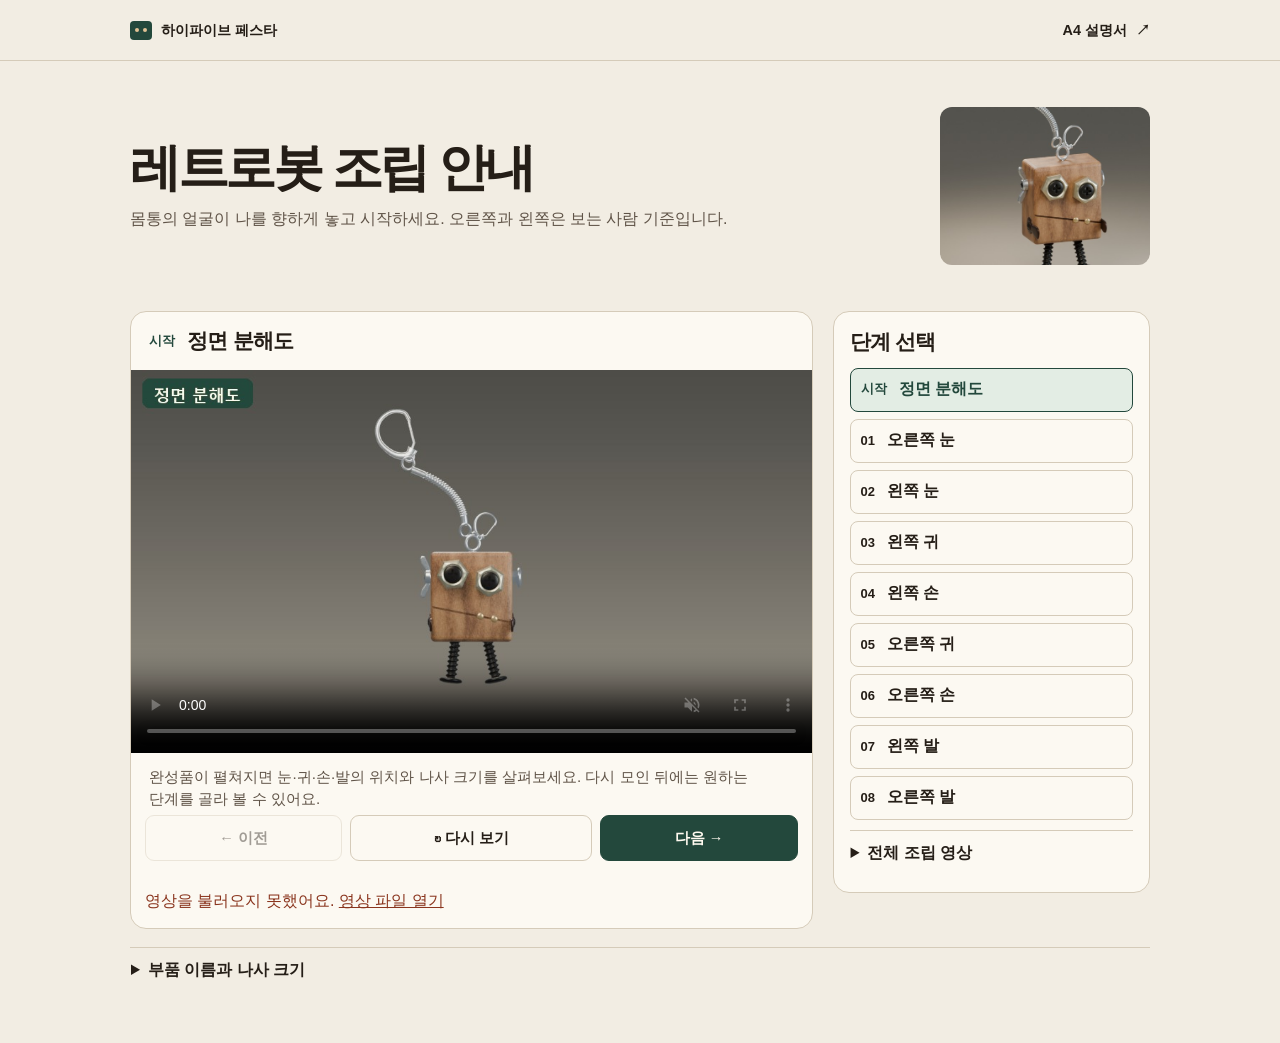
==== retrobot/index.html @ 6627b659 "Show both hands in an eight-step RetroBot assembly guide" ====
<!doctype html>
<html lang="ko">
<head>
  <meta charset="utf-8">
  <meta name="viewport" content="width=device-width, initial-scale=1">
  <meta name="description" content="하이파이브 페스타 레트로봇 조립 안내. 정면 분해도와 눈·귀·손·발 조립 여덟 단계를 골라 보세요.">
  <meta name="theme-color" content="#f2ede3">
  <title>레트로봇 조립 안내 | 하이파이브 페스타</title>
  <link rel="stylesheet" href="styles.css?v=8">
  <script src="script.js?v=8" defer></script>
</head>
<body>
  <header class="topbar">
    <div class="wrap topbar-inner">
      <a class="wordmark" href="./"><span class="mark" aria-hidden="true"><i></i><i></i></span> 하이파이브 페스타</a>
      <a class="print-link" href="media/guide-a4.pdf?v=8">A4 설명서 <span aria-hidden="true">↗</span></a>
    </div>
  </header>
  <main class="wrap">
    <section class="intro" aria-labelledby="guide-title">
      <div>
        <h1 id="guide-title">레트로봇 조립 안내</h1>
        <p>몸통의 얼굴이 나를 향하게 놓고 시작하세요. 오른쪽과 왼쪽은 보는 사람 기준입니다.</p>
      </div>
      <img src="media/cover.jpg" alt="눈, 귀, 손, 발까지 조립한 캄포 레트로봇" width="500" height="375" fetchpriority="low">
    </section>

    <div class="guide-grid">
      <section class="player" aria-labelledby="stage-heading">
        <div class="player-heading">
          <span class="counter" id="counter" aria-label="시작">시작</span>
          <h2 id="stage-heading">정면 분해도</h2>
        </div>
        <div class="viewport">
          <video id="stage-video" src="media/eight/overview.mp4" poster="media/eight/overview.jpg" controls playsinline muted preload="metadata" aria-label="정면 분해도 영상"></video>
        </div>
        <p id="instruction" class="instruction">완성품이 펼쳐지면 눈·귀·손·발의 위치와 나사 크기를 살펴보세요. 다시 모인 뒤에는 원하는 단계를 골라 볼 수 있어요.</p>
        <div class="controls" aria-label="영상 조작">
          <button id="previous" type="button" disabled><span aria-hidden="true">←</span> 이전</button>
          <button id="replay" type="button"><span aria-hidden="true">↻</span> 다시 보기</button>
          <button id="next" class="primary" type="button">다음 <span aria-hidden="true">→</span></button>
        </div>
        <p class="sr-only" id="status" role="status" aria-live="polite"></p>
        <p id="load-error" class="load-error" hidden>영상을 불러오지 못했어요. <a id="direct-video" href="media/eight/overview.mp4">영상 파일 열기</a></p>
      </section>

      <nav class="stages" aria-labelledby="stages-heading">
        <h2 id="stages-heading">단계 선택</h2>
        <ol>
          <li><a href="?stage=0" data-step="0" data-instruction="완성품이 펼쳐지면 눈·귀·손·발의 위치와 나사 크기를 살펴보세요. 다시 모인 뒤에는 원하는 단계를 골라 볼 수 있어요." aria-current="step"><b>시작</b><span>정면 분해도</span></a></li>
          <li><a href="?stage=1" data-step="1" data-instruction="오른쪽 눈 구멍에 육각 테두리를 놓고 중간 나사를 조여요."><b>01</b><span>오른쪽 눈</span></a></li>
          <li><a href="?stage=2" data-step="2" data-instruction="왼쪽에도 육각 테두리를 놓고 중간 나사를 조여요."><b>02</b><span>왼쪽 눈</span></a></li>
          <li><a href="?stage=3" data-step="3" data-instruction="날개너트의 가운데 구멍을 왼쪽 옆면에 맞추고 작은 나사를 조여요."><b>03</b><span>왼쪽 귀</span></a></li>
          <li><a href="?stage=4" data-step="4" data-instruction="같은 쪽 귀 아래에 손 부품의 둥근 구멍을 맞추고 작은 나사를 조여요."><b>04</b><span>왼쪽 손</span></a></li>
          <li><a href="?stage=5" data-step="5" data-instruction="반대쪽으로 돌려요. 둥근 테두리의 넓은 면을 밖으로 놓고 작은 나사를 조여요."><b>05</b><span>오른쪽 귀</span></a></li>
          <li><a href="?stage=6" data-step="6" data-instruction="오른쪽 귀 아래에도 손 부품의 구멍을 맞추고 작은 나사를 조여요."><b>06</b><span>오른쪽 손</span></a></li>
          <li><a href="?stage=7" data-step="7" data-instruction="밑면 왼쪽에 큰 나사를 조여요. 바깥에 남은 나사 머리가 발이 돼요."><b>07</b><span>왼쪽 발</span></a></li>
          <li><a href="?stage=8" data-step="8" data-instruction="밑면 오른쪽도 조인 뒤, 양발이 나온 길이를 공방 완성 샘플과 맞춰요."><b>08</b><span>오른쪽 발</span></a></li>
        </ol>
        <details id="full">
          <summary>전체 조립 영상</summary>
          <video id="full-video" data-src="media/assembly.mp4?v=8" poster="media/cover.jpg" controls playsinline muted preload="none" aria-label="레트로봇 전체 조립 영상"></video>
          <a class="download" href="media/assembly.mp4?v=8">전체 영상 파일 열기 ↗</a>
        </details>
      </nav>
    </div>

    <details class="parts">
      <summary>부품 이름과 나사 크기</summary>
      <p>중간 나사 2개는 육각 눈 테두리 2개에, 작은 나사 4개는 날개너트·둥근 귀 테두리·납작한 손 2개에 써요. 큰 나사 2개는 그대로 발이 돼요. 캄포 몸통 위에는 키링이 달려 있어요.</p>
      <a href="media/eight/parts.jpg"><img src="media/eight/parts.jpg" loading="lazy" width="960" height="540" alt="정면 분해도. 위쪽은 눈, 옆은 두 종류의 귀와 납작한 손, 아래쪽은 발이 되는 큰 나사입니다."></a>
    </details>
    <noscript>
      <p>단계별 영상 파일을 열 수 있습니다.</p>
      <ol>
        <li><a href="media/eight/overview.mp4">정면 분해도</a></li>
        <li><a href="media/eight/01.mp4">오른쪽 눈</a></li>
        <li><a href="media/eight/02.mp4">왼쪽 눈</a></li>
        <li><a href="media/eight/03.mp4">왼쪽 귀</a></li>
        <li><a href="media/eight/04.mp4">왼쪽 손</a></li>
        <li><a href="media/eight/05.mp4">오른쪽 귀</a></li>
        <li><a href="media/eight/06.mp4">오른쪽 손</a></li>
        <li><a href="media/eight/07.mp4">왼쪽 발</a></li>
        <li><a href="media/eight/08.mp4">오른쪽 발</a></li>
      </ol>
    </noscript>
  </main>
</body>
</html>
---- retrobot/styles.css ----
:root {
  color-scheme: light;
  --paper: #f2ede3;
  --surface: #fcf9f2;
  --ink: #251e17;
  --subtle: #605448;
  --rule: #d5cbb9;
  --green: #23483c;
  --accent: #e3ede4;
  font-family: "Pretendard", "Apple SD Gothic Neo", "Noto Sans KR", "Malgun Gothic", sans-serif;
  font-size: 16px;
}
* { box-sizing: border-box; }
body { margin: 0; background: var(--paper); color: var(--ink); }
a { color: inherit; }
button, summary { font: inherit; }
:focus-visible { outline: 3px solid #9a4c27; outline-offset: 3px; }
.wrap { max-width: 1112px; margin-inline: auto; padding-inline: clamp(16px, 4vw, 46px); }
.topbar { border-bottom: 1px solid var(--rule); }
.topbar-inner { min-height: 60px; display: flex; align-items: center; justify-content: space-between; gap: 14px; }
.wordmark, .print-link { display: inline-flex; align-items: center; min-height: 44px; gap: 9px; text-decoration: none; font-weight: 700; font-size: .9rem; }
.print-link:hover { text-decoration: underline; }
.mark { background: var(--green); border-radius: 4px; width: 22px; height: 19px; display: inline-flex; align-items: center; justify-content: center; gap: 4px; }
.mark i { background: #e1c295; border-radius: 50%; width: 4px; height: 4px; }
main { padding-block-end: 50px; }
.intro { display: flex; align-items: center; justify-content: space-between; gap: clamp(10px, 3vw, 36px); padding-block: clamp(18px, 4.5vw, 46px); }
.intro h1 { font-size: clamp(1.65rem, 5.7vw, 3.2rem); line-height: 1.13; letter-spacing: -.065em; margin: 0 0 10px; }
.intro p { font-size: clamp(.88rem, 2.25vw, 1rem); color: var(--subtle); line-height: 1.55; margin: 0; word-break: keep-all; }
.intro img { object-fit: cover; object-position: center; width: clamp(78px, 23vw, 210px); height: auto; aspect-ratio: 4 / 3; border-radius: 12px; }
.guide-grid { display: grid; grid-template-columns: minmax(0, 2.15fr) minmax(210px, 1fr); gap: 20px; }
.player { background: var(--surface); border: 1px solid var(--rule); border-radius: 16px; overflow: hidden; min-width: 0; scroll-margin-top: 12px; }
.player-heading { display: flex; align-items: center; gap: 12px; padding: 15px 18px; }
.counter { color: var(--green); font-variant-numeric: tabular-nums; font-weight: 800; font-size: .82rem; }
h2 { font-size: clamp(1.14rem, 3vw, 1.3rem); letter-spacing: -.035em; margin: 0; }
.viewport { background: #555047; aspect-ratio: 16 / 9; }
.viewport video { width: 100%; height: 100%; display: block; }
.instruction { min-height: 2.95rem; padding-inline: 18px; line-height: 1.45; font-size: .95rem; color: var(--subtle); margin: 14px 0 2px; word-break: keep-all; }
.controls { display: grid; grid-template-columns: 1fr 1.23fr 1fr; gap: 8px; padding: 0 14px 14px; }
.controls button { cursor: pointer; min-height: 46px; padding: 8px 6px; border-radius: 9px; border: 1px solid var(--rule); background: var(--surface); color: var(--ink); font-weight: 700; font-size: .91rem; }
.controls button:hover:enabled { background: var(--accent); }
.controls .primary:not(:disabled) { background: var(--green); color: #fffaf0; border-color: var(--green); }
.controls .primary:hover:enabled { background: #315b4d; }
.controls button:disabled { opacity: .42; cursor: default; }
.stages { border: 1px solid var(--rule); border-radius: 16px; background: var(--surface); padding: 16px; align-self: start; }
.stages ol { display: grid; gap: 7px; list-style: none; padding: 0; margin: 12px 0 0; }
.stages li a { min-height: 44px; display: flex; gap: 12px; align-items: center; text-decoration: none; padding: 7px 10px; border: 1px solid var(--rule); border-radius: 8px; font-weight: 700; }
.stages li a:hover, .stages li a[aria-current="step"] { border-color: var(--green); background: var(--accent); color: var(--green); }
.stages li b { font-variant-numeric: tabular-nums; font-size: .81rem; }
summary { cursor: pointer; padding: 12px 1px; font-weight: 700; min-height: 44px; }
#full { margin-top: 10px; border-top: 1px solid var(--rule); }
#full video { display: block; width: 100%; aspect-ratio: 16 / 9; object-fit: contain; background: #444238; border-radius: 8px; }
.download { display: inline-block; font-size: .85rem; margin-top: 10px; }
.parts { margin-top: 18px; border-top: 1px solid var(--rule); }
.parts p { color: var(--subtle); line-height: 1.6; margin: 0 0 12px; }
.parts img { display: block; max-width: min(100%, 650px); height: auto; border-radius: 13px; }
.load-error { margin-inline: 14px; color: #8a351e; }
.sr-only { position: absolute; width: 1px; height: 1px; overflow: hidden; clip-path: inset(50%); }
@media (max-width: 680px) {
  .topbar-inner { min-height: 50px; }
  .guide-grid { grid-template-columns: minmax(0, 1fr); gap: 12px; }
  .stages { padding: 12px; }
  .stages ol { grid-template-columns: repeat(2, minmax(0, 1fr)); }
  .stages li a { gap: 8px; font-size: .92rem; }
  .player-heading { padding: 12px 13px; }
  .instruction { padding-inline: 13px; }
}
@media (prefers-reduced-motion: reduce) {
  *, *::before, *::after { scroll-behavior: auto !important; }
}
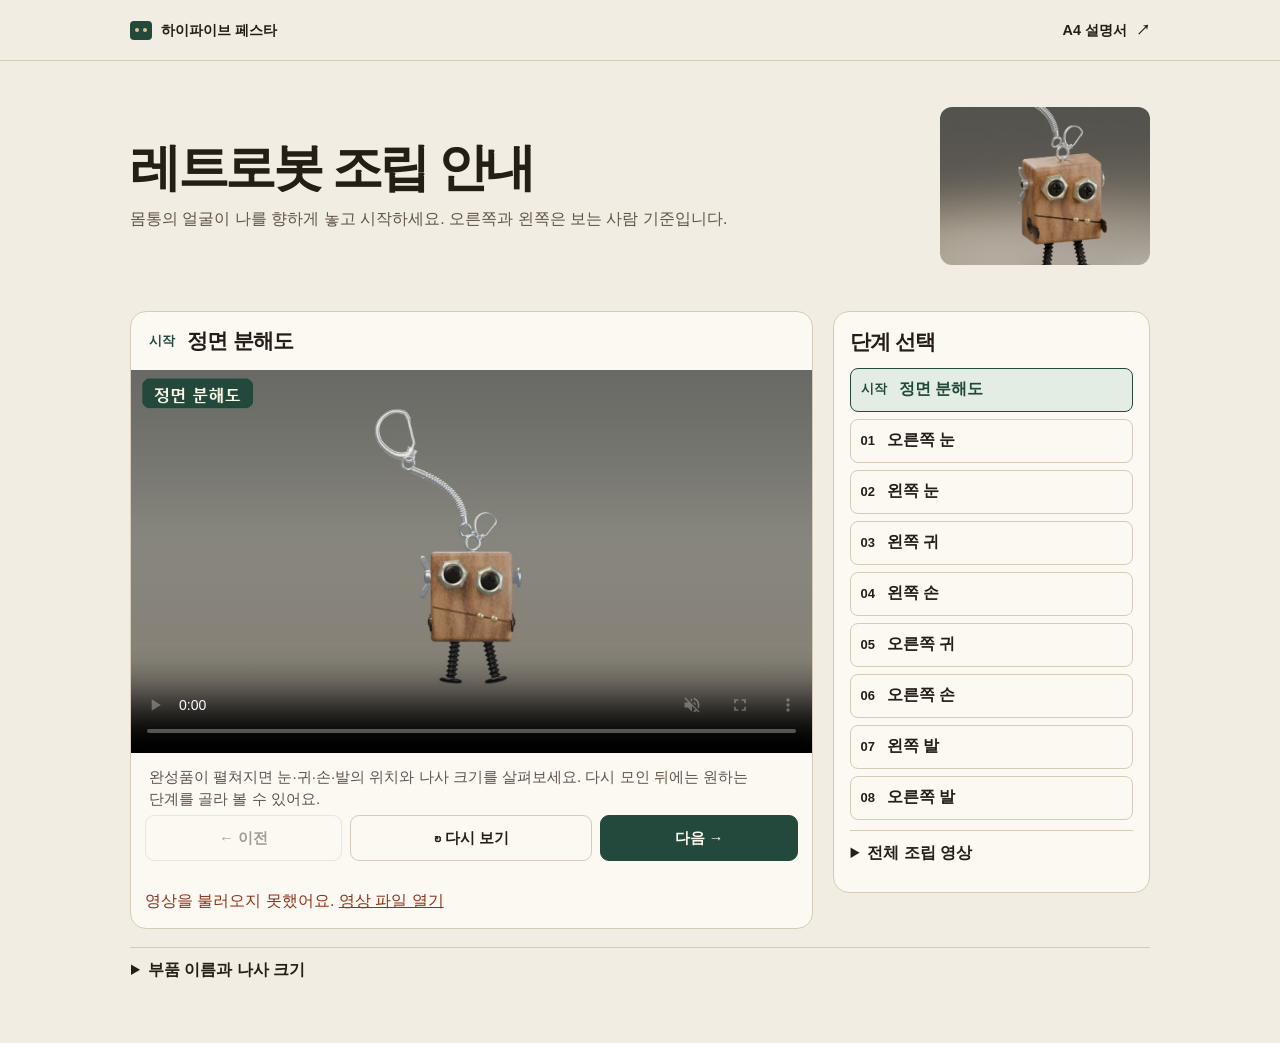
==== commit 51f189b7: "Brighten the top of the RetroBot exploded view" ====
--- a/retrobot/index.html
+++ b/retrobot/index.html
@@ -7,7 +7,7 @@
   <meta name="theme-color" content="#f2ede3">
   <title>레트로봇 조립 안내 | 하이파이브 페스타</title>
   <link rel="stylesheet" href="styles.css?v=8">
-  <script src="script.js?v=8" defer></script>
+  <script src="script.js?v=9" defer></script>
 </head>
 <body>
   <header class="topbar">
@@ -32,7 +32,7 @@
           <h2 id="stage-heading">정면 분해도</h2>
         </div>
         <div class="viewport">
-          <video id="stage-video" src="media/eight/overview.mp4" poster="media/eight/overview.jpg" controls playsinline muted preload="metadata" aria-label="정면 분해도 영상"></video>
+          <video id="stage-video" src="media/eight/overview.mp4?v=9" poster="media/eight/overview.jpg?v=9" controls playsinline muted preload="metadata" aria-label="정면 분해도 영상"></video>
         </div>
         <p id="instruction" class="instruction">완성품이 펼쳐지면 눈·귀·손·발의 위치와 나사 크기를 살펴보세요. 다시 모인 뒤에는 원하는 단계를 골라 볼 수 있어요.</p>
         <div class="controls" aria-label="영상 조작">
@@ -41,7 +41,7 @@
           <button id="next" class="primary" type="button">다음 <span aria-hidden="true">→</span></button>
         </div>
         <p class="sr-only" id="status" role="status" aria-live="polite"></p>
-        <p id="load-error" class="load-error" hidden>영상을 불러오지 못했어요. <a id="direct-video" href="media/eight/overview.mp4">영상 파일 열기</a></p>
+        <p id="load-error" class="load-error" hidden>영상을 불러오지 못했어요. <a id="direct-video" href="media/eight/overview.mp4?v=9">영상 파일 열기</a></p>
       </section>
 
       <nav class="stages" aria-labelledby="stages-heading">
@@ -59,8 +59,8 @@
         </ol>
         <details id="full">
           <summary>전체 조립 영상</summary>
-          <video id="full-video" data-src="media/assembly.mp4?v=8" poster="media/cover.jpg" controls playsinline muted preload="none" aria-label="레트로봇 전체 조립 영상"></video>
-          <a class="download" href="media/assembly.mp4?v=8">전체 영상 파일 열기 ↗</a>
+          <video id="full-video" data-src="media/assembly.mp4?v=9" poster="media/cover.jpg" controls playsinline muted preload="none" aria-label="레트로봇 전체 조립 영상"></video>
+          <a class="download" href="media/assembly.mp4?v=9">전체 영상 파일 열기 ↗</a>
         </details>
       </nav>
     </div>
@@ -68,12 +68,12 @@
     <details class="parts">
       <summary>부품 이름과 나사 크기</summary>
       <p>중간 나사 2개는 육각 눈 테두리 2개에, 작은 나사 4개는 날개너트·둥근 귀 테두리·납작한 손 2개에 써요. 큰 나사 2개는 그대로 발이 돼요. 캄포 몸통 위에는 키링이 달려 있어요.</p>
-      <a href="media/eight/parts.jpg"><img src="media/eight/parts.jpg" loading="lazy" width="960" height="540" alt="정면 분해도. 위쪽은 눈, 옆은 두 종류의 귀와 납작한 손, 아래쪽은 발이 되는 큰 나사입니다."></a>
+      <a href="media/eight/parts.jpg?v=9"><img src="media/eight/parts.jpg?v=9" loading="lazy" width="960" height="540" alt="정면 분해도. 위쪽은 눈, 옆은 두 종류의 귀와 납작한 손, 아래쪽은 발이 되는 큰 나사입니다."></a>
     </details>
     <noscript>
       <p>단계별 영상 파일을 열 수 있습니다.</p>
       <ol>
-        <li><a href="media/eight/overview.mp4">정면 분해도</a></li>
+        <li><a href="media/eight/overview.mp4?v=9">정면 분해도</a></li>
         <li><a href="media/eight/01.mp4">오른쪽 눈</a></li>
         <li><a href="media/eight/02.mp4">왼쪽 눈</a></li>
         <li><a href="media/eight/03.mp4">왼쪽 귀</a></li>
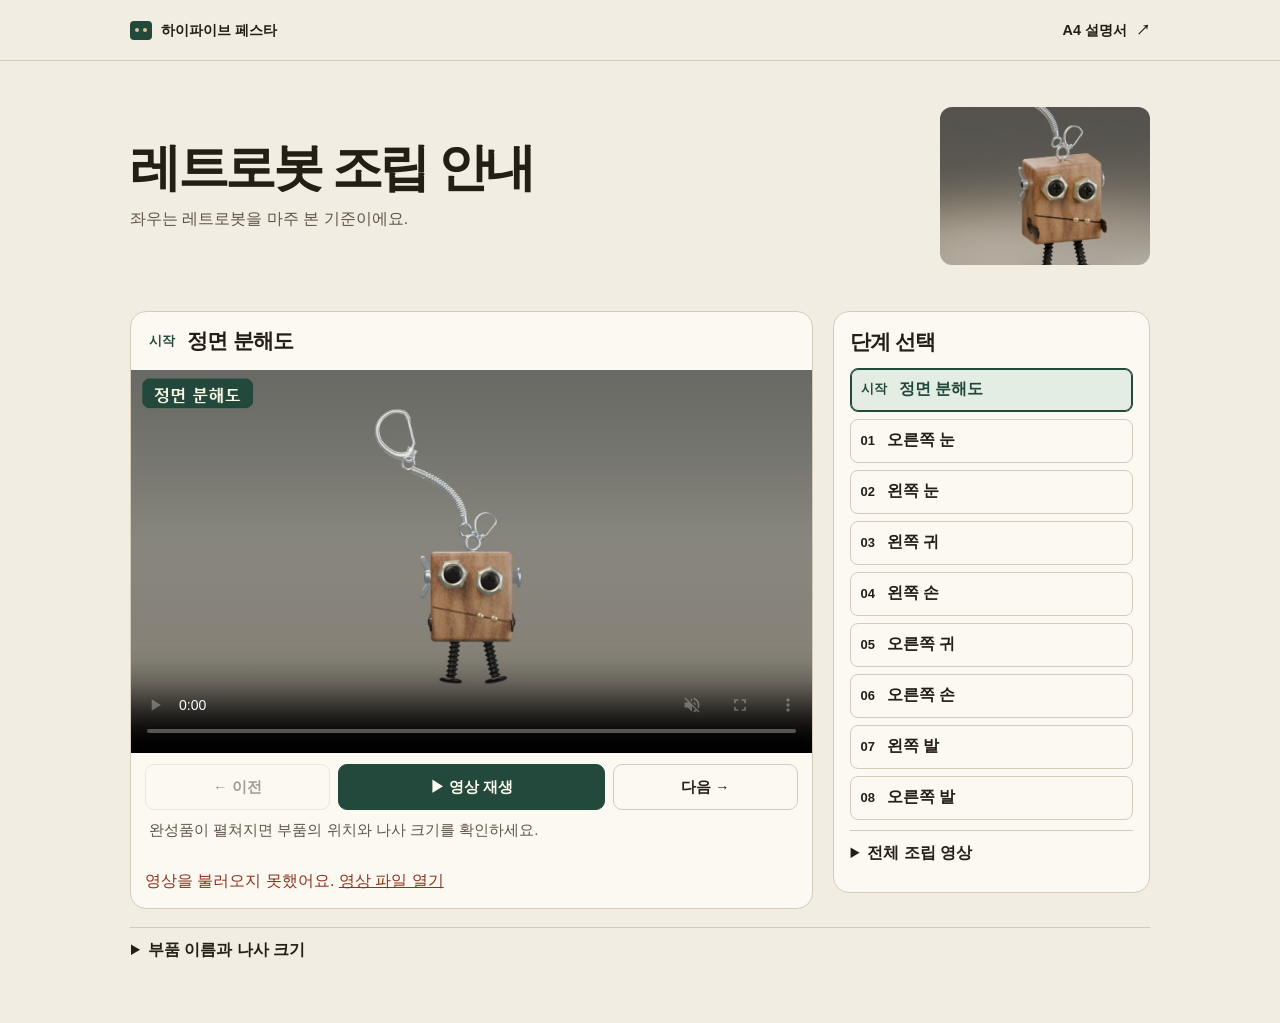
==== commit a22c3123: "Make the RetroBot guide easier to use on phones" ====
--- a/retrobot/index.html
+++ b/retrobot/index.html
@@ -6,8 +6,8 @@
   <meta name="description" content="하이파이브 페스타 레트로봇 조립 안내. 정면 분해도와 눈·귀·손·발 조립 여덟 단계를 골라 보세요.">
   <meta name="theme-color" content="#f2ede3">
   <title>레트로봇 조립 안내 | 하이파이브 페스타</title>
-  <link rel="stylesheet" href="styles.css?v=8">
-  <script src="script.js?v=9" defer></script>
+  <link rel="stylesheet" href="styles.css?v=10">
+  <script src="script.js?v=10" defer></script>
 </head>
 <body>
   <header class="topbar">
@@ -20,7 +20,7 @@
     <section class="intro" aria-labelledby="guide-title">
       <div>
         <h1 id="guide-title">레트로봇 조립 안내</h1>
-        <p>몸통의 얼굴이 나를 향하게 놓고 시작하세요. 오른쪽과 왼쪽은 보는 사람 기준입니다.</p>
+        <p>좌우는 레트로봇을 마주 본 기준이에요.</p>
       </div>
       <img src="media/cover.jpg" alt="눈, 귀, 손, 발까지 조립한 캄포 레트로봇" width="500" height="375" fetchpriority="low">
     </section>
@@ -30,24 +30,25 @@
         <div class="player-heading">
           <span class="counter" id="counter" aria-label="시작">시작</span>
           <h2 id="stage-heading">정면 분해도</h2>
+          <a class="stage-jump" href="#stages-heading">단계 선택 <span aria-hidden="true">↓</span></a>
         </div>
         <div class="viewport">
           <video id="stage-video" src="media/eight/overview.mp4?v=9" poster="media/eight/overview.jpg?v=9" controls playsinline muted preload="metadata" aria-label="정면 분해도 영상"></video>
         </div>
-        <p id="instruction" class="instruction">완성품이 펼쳐지면 눈·귀·손·발의 위치와 나사 크기를 살펴보세요. 다시 모인 뒤에는 원하는 단계를 골라 볼 수 있어요.</p>
-        <div class="controls" aria-label="영상 조작">
+        <div class="controls" role="group" aria-label="영상 조작">
           <button id="previous" type="button" disabled><span aria-hidden="true">←</span> 이전</button>
-          <button id="replay" type="button"><span aria-hidden="true">↻</span> 다시 보기</button>
-          <button id="next" class="primary" type="button">다음 <span aria-hidden="true">→</span></button>
+          <button id="replay" class="primary" type="button"><span id="replay-icon" aria-hidden="true">▶</span> <span id="replay-label">영상 재생</span></button>
+          <button id="next" type="button">다음 <span aria-hidden="true">→</span></button>
         </div>
+        <p id="instruction" class="instruction">완성품이 펼쳐지면 부품의 위치와 나사 크기를 확인하세요.</p>
         <p class="sr-only" id="status" role="status" aria-live="polite"></p>
         <p id="load-error" class="load-error" hidden>영상을 불러오지 못했어요. <a id="direct-video" href="media/eight/overview.mp4?v=9">영상 파일 열기</a></p>
       </section>
 
       <nav class="stages" aria-labelledby="stages-heading">
-        <h2 id="stages-heading">단계 선택</h2>
+        <h2 id="stages-heading" tabindex="-1">단계 선택</h2>
         <ol>
-          <li><a href="?stage=0" data-step="0" data-instruction="완성품이 펼쳐지면 눈·귀·손·발의 위치와 나사 크기를 살펴보세요. 다시 모인 뒤에는 원하는 단계를 골라 볼 수 있어요." aria-current="step"><b>시작</b><span>정면 분해도</span></a></li>
+          <li><a href="?stage=0" data-step="0" data-instruction="완성품이 펼쳐지면 부품의 위치와 나사 크기를 확인하세요." aria-current="step"><b>시작</b><span>정면 분해도</span></a></li>
           <li><a href="?stage=1" data-step="1" data-instruction="오른쪽 눈 구멍에 육각 테두리를 놓고 중간 나사를 조여요."><b>01</b><span>오른쪽 눈</span></a></li>
           <li><a href="?stage=2" data-step="2" data-instruction="왼쪽에도 육각 테두리를 놓고 중간 나사를 조여요."><b>02</b><span>왼쪽 눈</span></a></li>
           <li><a href="?stage=3" data-step="3" data-instruction="날개너트의 가운데 구멍을 왼쪽 옆면에 맞추고 작은 나사를 조여요."><b>03</b><span>왼쪽 귀</span></a></li>
--- a/retrobot/styles.css
+++ b/retrobot/styles.css
@@ -34,8 +34,8 @@
 h2 { font-size: clamp(1.14rem, 3vw, 1.3rem); letter-spacing: -.035em; margin: 0; }
 .viewport { background: #555047; aspect-ratio: 16 / 9; }
 .viewport video { width: 100%; height: 100%; display: block; }
-.instruction { min-height: 2.95rem; padding-inline: 18px; line-height: 1.45; font-size: .95rem; color: var(--subtle); margin: 14px 0 2px; word-break: keep-all; }
-.controls { display: grid; grid-template-columns: 1fr 1.23fr 1fr; gap: 8px; padding: 0 14px 14px; }
+.instruction { padding: 0 18px 13px; line-height: 1.5; font-size: .95rem; color: var(--subtle); margin: 0; word-break: keep-all; }
+.controls { display: grid; grid-template-columns: 1fr 1.45fr 1fr; gap: 8px; padding: 12px 14px 9px; }
 .controls button { cursor: pointer; min-height: 46px; padding: 8px 6px; border-radius: 9px; border: 1px solid var(--rule); background: var(--surface); color: var(--ink); font-weight: 700; font-size: .91rem; }
 .controls button:hover:enabled { background: var(--accent); }
 .controls .primary:not(:disabled) { background: var(--green); color: #fffaf0; border-color: var(--green); }
@@ -45,7 +45,9 @@
 .stages ol { display: grid; gap: 7px; list-style: none; padding: 0; margin: 12px 0 0; }
 .stages li a { min-height: 44px; display: flex; gap: 12px; align-items: center; text-decoration: none; padding: 7px 10px; border: 1px solid var(--rule); border-radius: 8px; font-weight: 700; }
 .stages li a:hover, .stages li a[aria-current="step"] { border-color: var(--green); background: var(--accent); color: var(--green); }
+.stages li a[aria-current="step"] { box-shadow: inset 0 0 0 1px var(--green); }
 .stages li b { font-variant-numeric: tabular-nums; font-size: .81rem; }
+.stage-jump { display: none; }
 summary { cursor: pointer; padding: 12px 1px; font-weight: 700; min-height: 44px; }
 #full { margin-top: 10px; border-top: 1px solid var(--rule); }
 #full video { display: block; width: 100%; aspect-ratio: 16 / 9; object-fit: contain; background: #444238; border-radius: 8px; }
@@ -56,13 +58,61 @@
 .load-error { margin-inline: 14px; color: #8a351e; }
 .sr-only { position: absolute; width: 1px; height: 1px; overflow: hidden; clip-path: inset(50%); }
 @media (max-width: 680px) {
-  .topbar-inner { min-height: 50px; }
-  .guide-grid { grid-template-columns: minmax(0, 1fr); gap: 12px; }
-  .stages { padding: 12px; }
-  .stages ol { grid-template-columns: repeat(2, minmax(0, 1fr)); }
-  .stages li a { gap: 8px; font-size: .92rem; }
-  .player-heading { padding: 12px 13px; }
-  .instruction { padding-inline: 13px; }
+  .wrap { padding-inline: 12px; }
+  .topbar-inner { min-height: 44px; }
+  .wordmark, .print-link { font-size: .82rem; gap: 6px; }
+  .intro { padding-block: 13px 12px; }
+  .intro h1 { font-size: clamp(1.5rem, 6.25vw, 1.9rem); margin-bottom: 4px; }
+  .intro p { font-size: .88rem; }
+  .intro img { display: none; }
+  .guide-grid { grid-template-columns: minmax(0, 1fr); gap: 10px; }
+  .player { border-radius: 12px; }
+  .player-heading { min-height: 47px; padding: 0 11px; gap: 8px; }
+  .player-heading h2 { font-size: 1.08rem; }
+  .stage-jump {
+    display: inline-flex;
+    align-items: center;
+    gap: 4px;
+    margin-inline-start: auto;
+    min-height: 44px;
+    padding-inline: 5px;
+    font-size: .82rem;
+    font-weight: 700;
+    color: var(--green);
+    white-space: nowrap;
+    text-underline-offset: 3px;
+  }
+  .controls { padding: 8px 9px; }
+  .controls button { min-height: 48px; }
+  .instruction { padding: 0 11px 10px; font-size: .91rem; }
+  .stages { padding: 10px; border-radius: 12px; }
+  .stages h2 { font-size: 1.08rem; }
+  .stages ol { grid-template-columns: repeat(3, minmax(0, 1fr)); gap: 7px; margin-top: 8px; }
+  .stages li a {
+    position: relative;
+    min-height: 52px;
+    flex-direction: column;
+    align-items: flex-start;
+    justify-content: center;
+    gap: 2px;
+    padding: 4px 7px;
+    font-size: .89rem;
+    line-height: 1.24;
+    word-break: keep-all;
+  }
+  .stages li b { font-size: .72rem; color: var(--subtle); }
+  .stages li a[aria-current="step"]::after {
+    content: "";
+    position: absolute;
+    inset-block-start: 7px;
+    inset-inline-end: 7px;
+    width: 7px;
+    height: 4px;
+    border-left: 2px solid;
+    border-bottom: 2px solid;
+    transform: rotate(-45deg);
+  }
+  .parts { margin-top: 10px; }
 }
 @media (prefers-reduced-motion: reduce) {
   *, *::before, *::after { scroll-behavior: auto !important; }
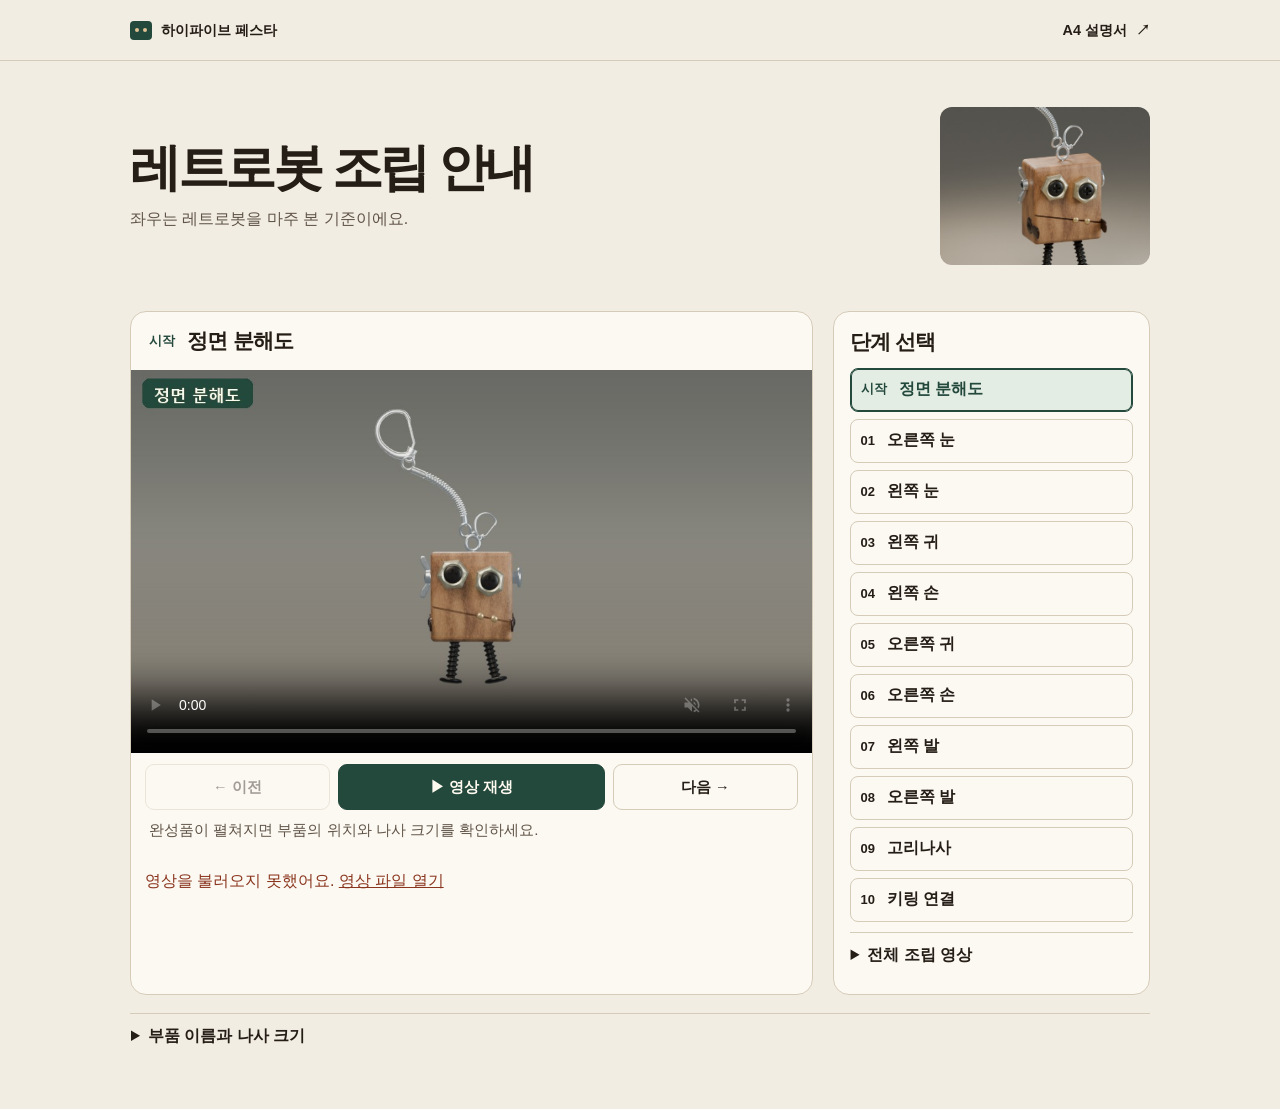
==== commit 926f5474: "Add screw eye and keyring attachment to the RetroBot guide" ====
--- a/retrobot/index.html
+++ b/retrobot/index.html
@@ -3,17 +3,17 @@
 <head>
   <meta charset="utf-8">
   <meta name="viewport" content="width=device-width, initial-scale=1">
-  <meta name="description" content="하이파이브 페스타 레트로봇 조립 안내. 정면 분해도와 눈·귀·손·발 조립 여덟 단계를 골라 보세요.">
+  <meta name="description" content="하이파이브 페스타 레트로봇 조립 안내. 정면 분해도와 키링 연결까지 열 단계를 골라 보세요.">
   <meta name="theme-color" content="#f2ede3">
   <title>레트로봇 조립 안내 | 하이파이브 페스타</title>
   <link rel="stylesheet" href="styles.css?v=10">
-  <script src="script.js?v=10" defer></script>
+  <script src="script.js?v=11" defer></script>
 </head>
 <body>
   <header class="topbar">
     <div class="wrap topbar-inner">
       <a class="wordmark" href="./"><span class="mark" aria-hidden="true"><i></i><i></i></span> 하이파이브 페스타</a>
-      <a class="print-link" href="media/guide-a4.pdf?v=8">A4 설명서 <span aria-hidden="true">↗</span></a>
+      <a class="print-link" href="media/guide-a4.pdf?v=11">A4 설명서 <span aria-hidden="true">↗</span></a>
     </div>
   </header>
   <main class="wrap">
@@ -57,18 +57,20 @@
           <li><a href="?stage=6" data-step="6" data-instruction="오른쪽 귀 아래에도 손 부품의 구멍을 맞추고 작은 나사를 조여요."><b>06</b><span>오른쪽 손</span></a></li>
           <li><a href="?stage=7" data-step="7" data-instruction="밑면 왼쪽에 큰 나사를 조여요. 바깥에 남은 나사 머리가 발이 돼요."><b>07</b><span>왼쪽 발</span></a></li>
           <li><a href="?stage=8" data-step="8" data-instruction="밑면 오른쪽도 조인 뒤, 양발이 나온 길이를 공방 완성 샘플과 맞춰요."><b>08</b><span>오른쪽 발</span></a></li>
+          <li><a href="?stage=9" data-step="9" data-instruction="윗면 구멍에 고리나사를 시계 방향으로 돌려 끼워요. 고리는 나무 위에 남겨요."><b>09</b><span>고리나사</span></a></li>
+          <li><a href="?stage=10" data-step="10" data-instruction="코일 키링의 아래쪽 연결 링을 고리나사에 걸어 돌려 끼워요. 연결을 확인해요."><b>10</b><span>키링 연결</span></a></li>
         </ol>
         <details id="full">
           <summary>전체 조립 영상</summary>
-          <video id="full-video" data-src="media/assembly.mp4?v=9" poster="media/cover.jpg" controls playsinline muted preload="none" aria-label="레트로봇 전체 조립 영상"></video>
-          <a class="download" href="media/assembly.mp4?v=9">전체 영상 파일 열기 ↗</a>
+          <video id="full-video" data-src="media/assembly.mp4?v=11" poster="media/cover.jpg" controls playsinline muted preload="none" aria-label="레트로봇 전체 조립 영상"></video>
+          <a class="download" href="media/assembly.mp4?v=11">전체 영상 파일 열기 ↗</a>
         </details>
       </nav>
     </div>
 
     <details class="parts">
       <summary>부품 이름과 나사 크기</summary>
-      <p>중간 나사 2개는 육각 눈 테두리 2개에, 작은 나사 4개는 날개너트·둥근 귀 테두리·납작한 손 2개에 써요. 큰 나사 2개는 그대로 발이 돼요. 캄포 몸통 위에는 키링이 달려 있어요.</p>
+      <p>중간 나사 2개는 육각 눈 테두리 2개에, 작은 나사 4개는 날개너트·둥근 귀 테두리·납작한 손 2개에 써요. 큰 나사 2개는 그대로 발이 돼요. 마지막에는 캄포 몸통 윗면에 고리나사를 끼우고 코일 키링을 연결해요.</p>
       <a href="media/eight/parts.jpg?v=9"><img src="media/eight/parts.jpg?v=9" loading="lazy" width="960" height="540" alt="정면 분해도. 위쪽은 눈, 옆은 두 종류의 귀와 납작한 손, 아래쪽은 발이 되는 큰 나사입니다."></a>
     </details>
     <noscript>
@@ -83,6 +85,8 @@
         <li><a href="media/eight/06.mp4">오른쪽 손</a></li>
         <li><a href="media/eight/07.mp4">왼쪽 발</a></li>
         <li><a href="media/eight/08.mp4">오른쪽 발</a></li>
+        <li><a href="media/eight/09.mp4">고리나사</a></li>
+        <li><a href="media/eight/10.mp4">키링 연결</a></li>
       </ol>
     </noscript>
   </main>
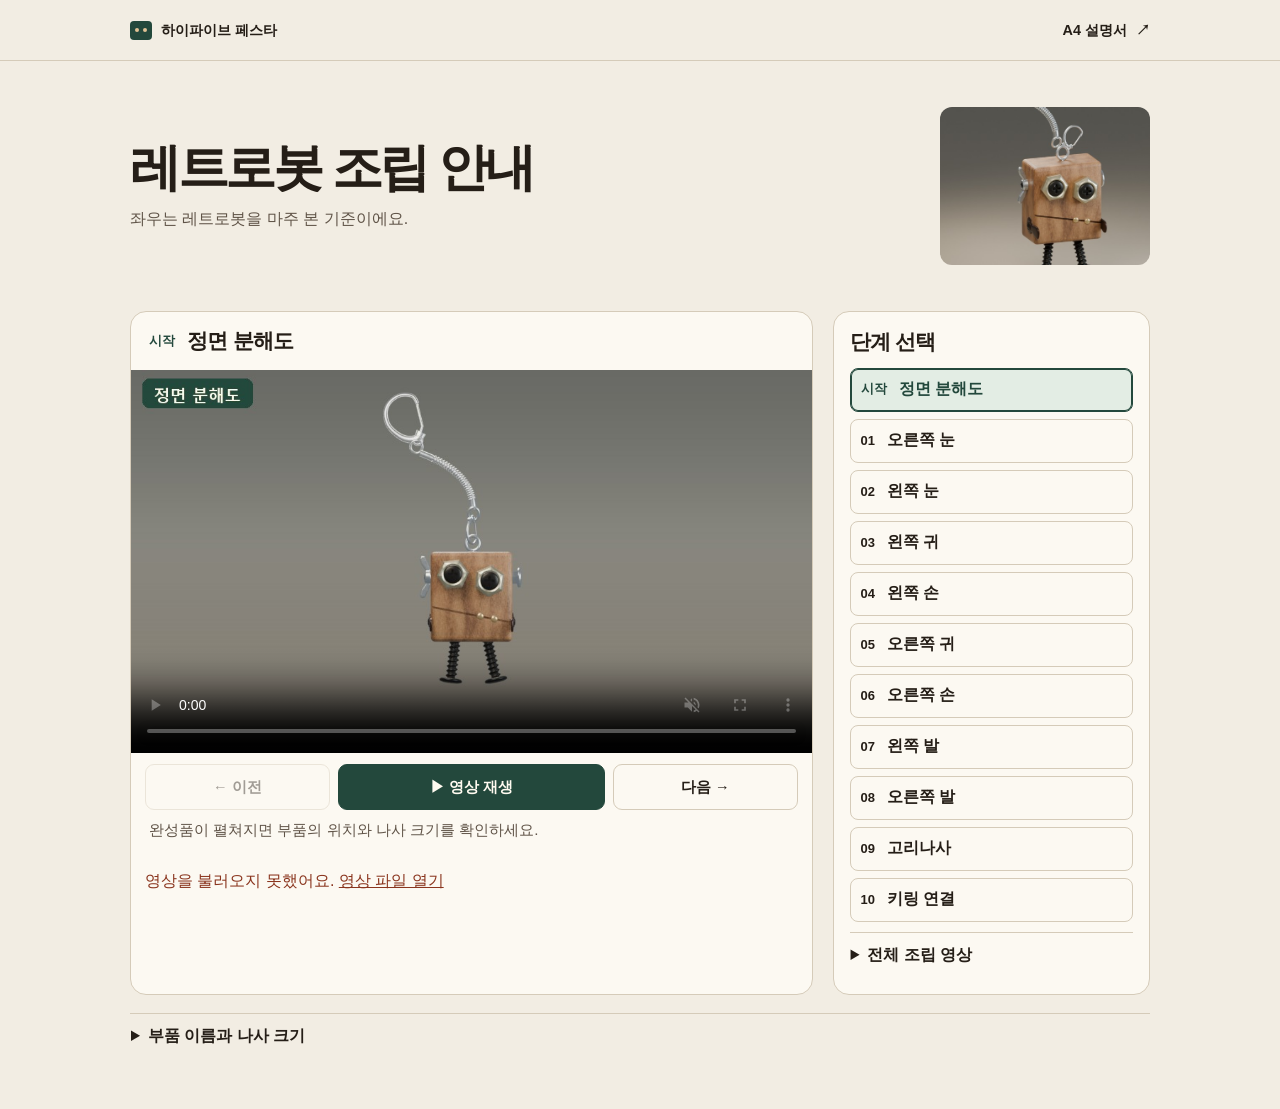
==== commit c51dfe5e: "Show the small clip fastening to the screw eye" ====
--- a/retrobot/index.html
+++ b/retrobot/index.html
@@ -7,13 +7,13 @@
   <meta name="theme-color" content="#f2ede3">
   <title>레트로봇 조립 안내 | 하이파이브 페스타</title>
   <link rel="stylesheet" href="styles.css?v=10">
-  <script src="script.js?v=11" defer></script>
+  <script src="script.js?v=13" defer></script>
 </head>
 <body>
   <header class="topbar">
     <div class="wrap topbar-inner">
       <a class="wordmark" href="./"><span class="mark" aria-hidden="true"><i></i><i></i></span> 하이파이브 페스타</a>
-      <a class="print-link" href="media/guide-a4.pdf?v=11">A4 설명서 <span aria-hidden="true">↗</span></a>
+      <a class="print-link" href="media/guide-a4.pdf?v=13">A4 설명서 <span aria-hidden="true">↗</span></a>
     </div>
   </header>
   <main class="wrap">
@@ -33,7 +33,7 @@
           <a class="stage-jump" href="#stages-heading">단계 선택 <span aria-hidden="true">↓</span></a>
         </div>
         <div class="viewport">
-          <video id="stage-video" src="media/eight/overview.mp4?v=9" poster="media/eight/overview.jpg?v=9" controls playsinline muted preload="metadata" aria-label="정면 분해도 영상"></video>
+          <video id="stage-video" src="media/eight/overview.mp4?v=13" poster="media/eight/overview.jpg?v=13" controls playsinline muted preload="metadata" aria-label="정면 분해도 영상"></video>
         </div>
         <div class="controls" role="group" aria-label="영상 조작">
           <button id="previous" type="button" disabled><span aria-hidden="true">←</span> 이전</button>
@@ -42,7 +42,7 @@
         </div>
         <p id="instruction" class="instruction">완성품이 펼쳐지면 부품의 위치와 나사 크기를 확인하세요.</p>
         <p class="sr-only" id="status" role="status" aria-live="polite"></p>
-        <p id="load-error" class="load-error" hidden>영상을 불러오지 못했어요. <a id="direct-video" href="media/eight/overview.mp4?v=9">영상 파일 열기</a></p>
+        <p id="load-error" class="load-error" hidden>영상을 불러오지 못했어요. <a id="direct-video" href="media/eight/overview.mp4?v=13">영상 파일 열기</a></p>
       </section>
 
       <nav class="stages" aria-labelledby="stages-heading">
@@ -58,12 +58,12 @@
           <li><a href="?stage=7" data-step="7" data-instruction="밑면 왼쪽에 큰 나사를 조여요. 바깥에 남은 나사 머리가 발이 돼요."><b>07</b><span>왼쪽 발</span></a></li>
           <li><a href="?stage=8" data-step="8" data-instruction="밑면 오른쪽도 조인 뒤, 양발이 나온 길이를 공방 완성 샘플과 맞춰요."><b>08</b><span>오른쪽 발</span></a></li>
           <li><a href="?stage=9" data-step="9" data-instruction="윗면 구멍에 고리나사를 시계 방향으로 돌려 끼워요. 고리는 나무 위에 남겨요."><b>09</b><span>고리나사</span></a></li>
-          <li><a href="?stage=10" data-step="10" data-instruction="코일 키링의 아래쪽 연결 링을 고리나사에 걸어 돌려 끼워요. 연결을 확인해요."><b>10</b><span>키링 연결</span></a></li>
+          <li><a href="?stage=10" data-step="10" data-instruction="키링 아래의 작은 클립을 열어 몸통 고리에 걸고, 클립이 닫혔는지 확인해요."><b>10</b><span>키링 연결</span></a></li>
         </ol>
         <details id="full">
           <summary>전체 조립 영상</summary>
-          <video id="full-video" data-src="media/assembly.mp4?v=11" poster="media/cover.jpg" controls playsinline muted preload="none" aria-label="레트로봇 전체 조립 영상"></video>
-          <a class="download" href="media/assembly.mp4?v=11">전체 영상 파일 열기 ↗</a>
+          <video id="full-video" data-src="media/assembly.mp4?v=13" poster="media/cover.jpg" controls playsinline muted preload="none" aria-label="레트로봇 전체 조립 영상"></video>
+          <a class="download" href="media/assembly.mp4?v=13">전체 영상 파일 열기 ↗</a>
         </details>
       </nav>
     </div>
@@ -71,12 +71,12 @@
     <details class="parts">
       <summary>부품 이름과 나사 크기</summary>
       <p>중간 나사 2개는 육각 눈 테두리 2개에, 작은 나사 4개는 날개너트·둥근 귀 테두리·납작한 손 2개에 써요. 큰 나사 2개는 그대로 발이 돼요. 마지막에는 캄포 몸통 윗면에 고리나사를 끼우고 코일 키링을 연결해요.</p>
-      <a href="media/eight/parts.jpg?v=9"><img src="media/eight/parts.jpg?v=9" loading="lazy" width="960" height="540" alt="정면 분해도. 위쪽은 눈, 옆은 두 종류의 귀와 납작한 손, 아래쪽은 발이 되는 큰 나사입니다."></a>
+      <a href="media/eight/parts.jpg?v=13"><img src="media/eight/parts.jpg?v=13" loading="lazy" width="960" height="540" alt="정면 분해도. 위쪽은 눈, 옆은 두 종류의 귀와 납작한 손, 아래쪽은 발이 되는 큰 나사입니다."></a>
     </details>
     <noscript>
       <p>단계별 영상 파일을 열 수 있습니다.</p>
       <ol>
-        <li><a href="media/eight/overview.mp4?v=9">정면 분해도</a></li>
+        <li><a href="media/eight/overview.mp4?v=13">정면 분해도</a></li>
         <li><a href="media/eight/01.mp4">오른쪽 눈</a></li>
         <li><a href="media/eight/02.mp4">왼쪽 눈</a></li>
         <li><a href="media/eight/03.mp4">왼쪽 귀</a></li>
@@ -86,7 +86,7 @@
         <li><a href="media/eight/07.mp4">왼쪽 발</a></li>
         <li><a href="media/eight/08.mp4">오른쪽 발</a></li>
         <li><a href="media/eight/09.mp4">고리나사</a></li>
-        <li><a href="media/eight/10.mp4">키링 연결</a></li>
+        <li><a href="media/eight/10.mp4?v=13">키링 연결</a></li>
       </ol>
     </noscript>
   </main>
